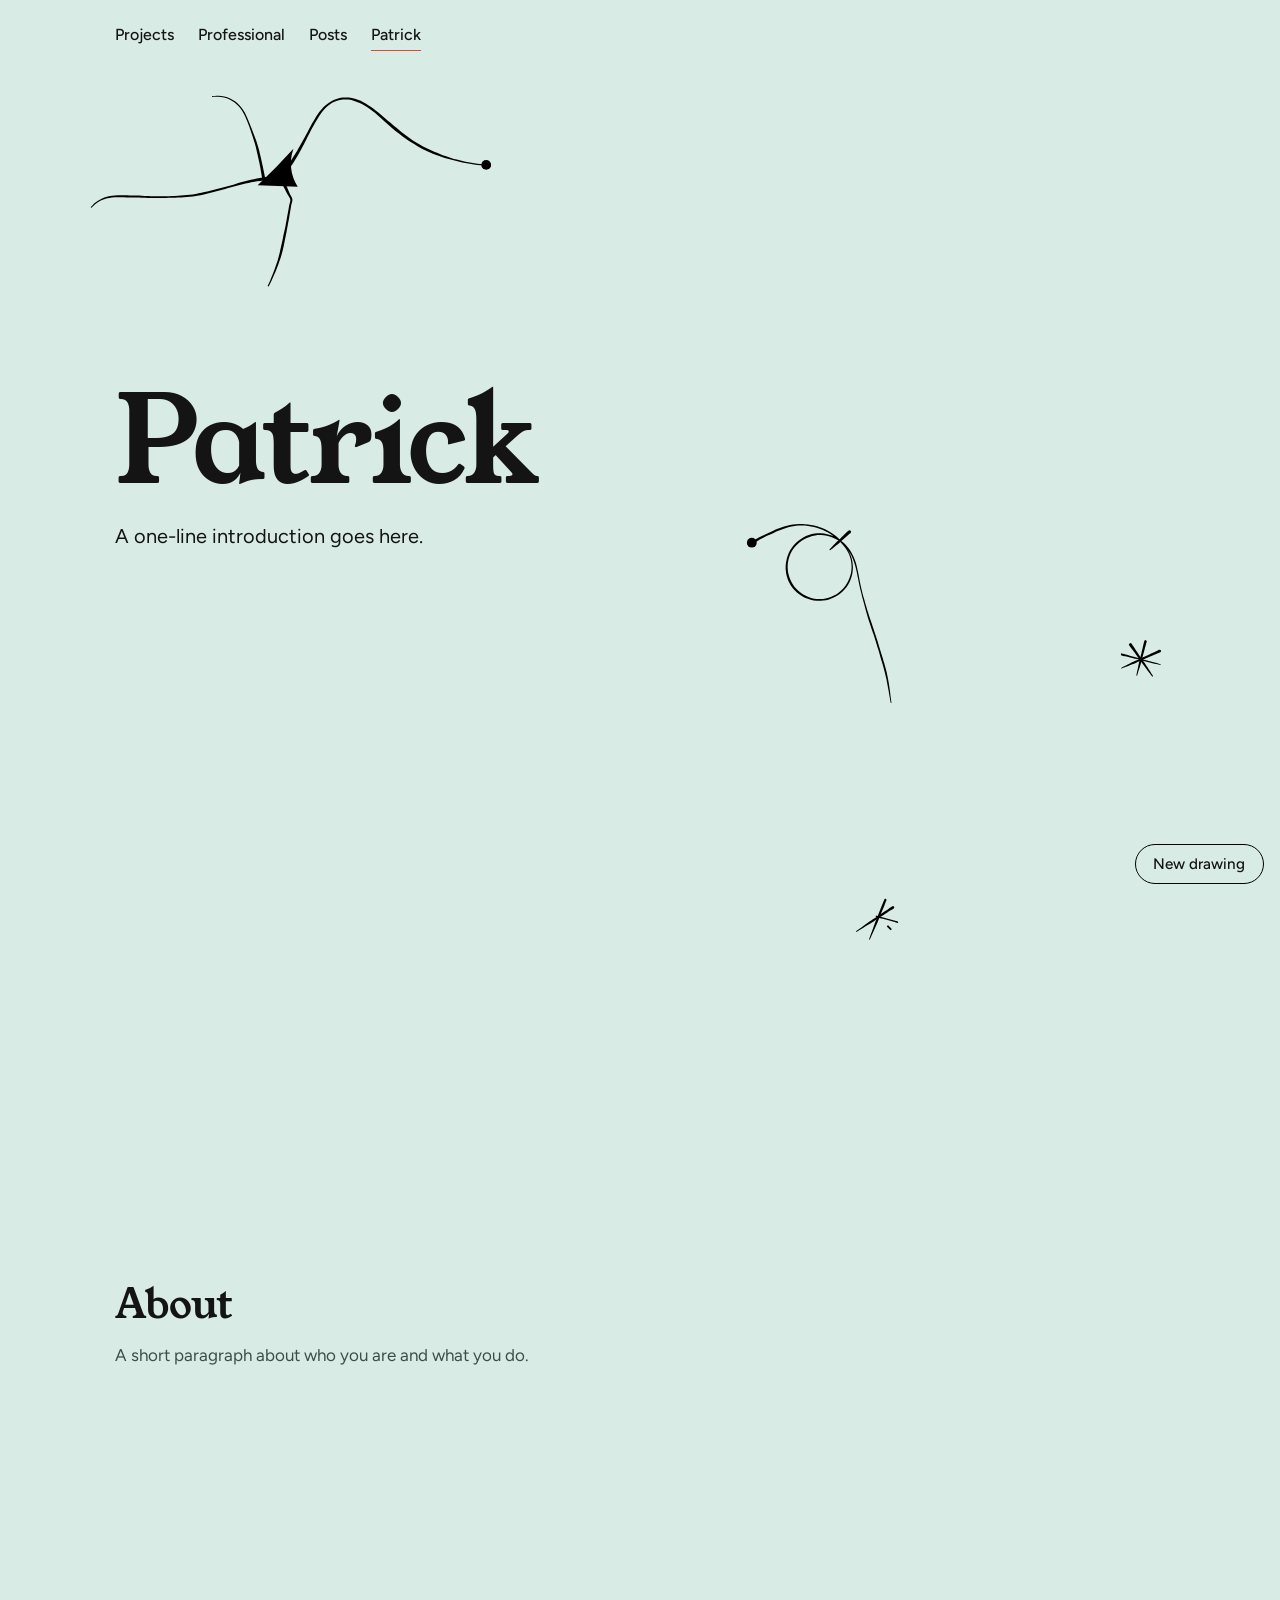
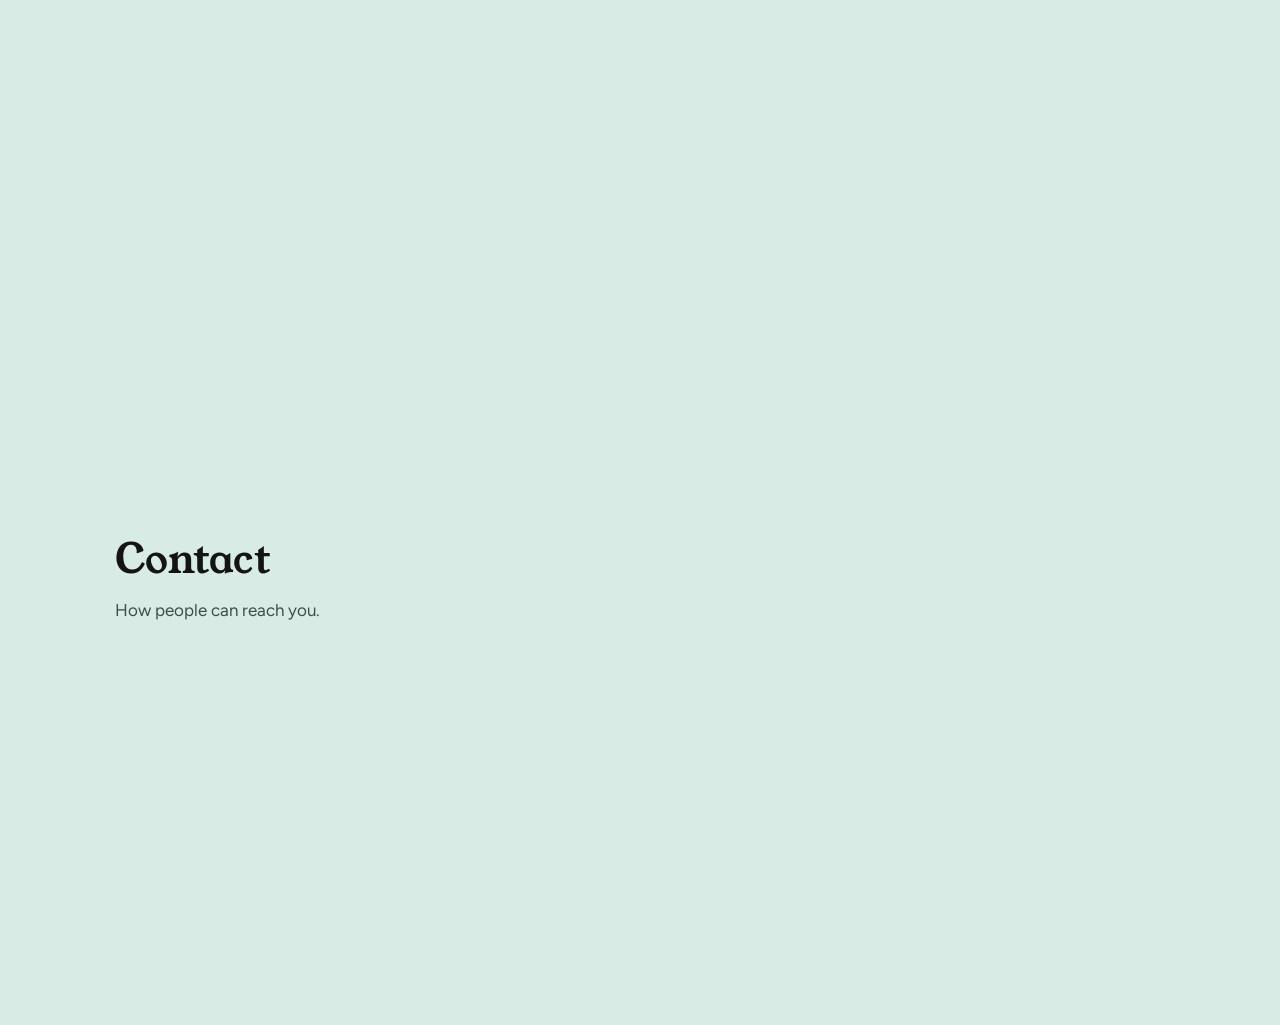
==== index.html @ b809e684 "added rough structure" ====
<!doctype html>
<html lang="en">
<head>
<meta charset="utf-8">
<meta name="viewport" content="width=device-width, initial-scale=1, viewport-fit=cover">
<title>Patrick</title>
<link rel="preconnect" href="https://fonts.googleapis.com">
<link rel="preconnect" href="https://fonts.gstatic.com" crossorigin>
<link href="https://fonts.googleapis.com/css2?family=Young+Serif&family=Figtree:wght@400;500&display=swap" rel="stylesheet">
<link rel="stylesheet" href="style.css">
</head>
<body>

<header class="site-header">
  <nav aria-label="Main">
    <a href="projects.html">Projects</a>
    <a href="professional.html">Professional</a>
    <a href="posts.html">Posts</a>
    <a href="index.html" aria-current="page">Patrick</a>
  </nav>
</header>

<main>
  <section>
    <h1>Patrick</h1>
    <p class="lede">A one-line introduction goes here.</p>
  </section>
  <section>
    <h2>About</h2>
    <p>A short paragraph about who you are and what you do.</p>
  </section>
  <section>
    <h2>Contact</h2>
    <p>How people can reach you.</p>
  </section>
</main>

<button id="regen" type="button">New drawing</button>

<script src="spindle.js" defer></script>
</body>
</html>
---- style.css ----
:root{
  --paper:#d9ebe5; --ink:#000000; --text:#141414; --muted:#3e4d48;
  --red:#e0482a; --blue:#5a7ddb; --yellow:#f2e36b; --green:#6cae88;
  color-scheme:light;
  box-sizing:border-box;
  padding-top:env(safe-area-inset-top,0px);
  padding-bottom:env(safe-area-inset-bottom,0px);
}
@media (prefers-color-scheme:dark){
  :root:not([data-theme="light"]){
    --paper:#16211e; --ink:#eef0e6; --text:#eef0e6; --muted:#a9b8b2;
    --red:#ee5a3b; --blue:#7f9cec; --yellow:#eadb63; --green:#7fc29c;
    color-scheme:dark;
  }
}
:root[data-theme="dark"]{
  --paper:#16211e; --ink:#eef0e6; --text:#eef0e6; --muted:#a9b8b2;
  --red:#ee5a3b; --blue:#7f9cec; --yellow:#eadb63; --green:#7fc29c;
  color-scheme:dark;
}
html{scroll-padding-top:env(safe-area-inset-top,0px)}
*,*::before,*::after{box-sizing:inherit}
body{margin:0;background:var(--paper);color:var(--text);font:400 1.0625rem/1.65 Figtree,system-ui,-apple-system,"Segoe UI",sans-serif;position:relative;overflow-x:hidden}


main{position:relative;z-index:1;max-width:29rem;margin-left:clamp(1.25rem,9vw,8rem);margin-right:1.25rem}
section{min-height:clamp(520px,95vh,860px);min-height:clamp(520px,95svh,860px);display:flex;flex-direction:column;justify-content:center;padding:4rem 0}
h1,h2{font-family:"Young Serif",Georgia,"Times New Roman",serif;font-weight:400;color:var(--text);margin:0}
h1{font-size:clamp(3.5rem,13vw,7.5rem);line-height:.9;letter-spacing:-.02em}
h2{font-size:clamp(1.75rem,4.5vw,2.5rem);line-height:1.1;margin-bottom:.9rem}
p{margin:0 0 1rem;color:var(--muted)}
.lede{font-size:1.25rem;color:var(--text);margin-top:1.5rem;max-width:22rem}

#regen{position:fixed;right:1rem;bottom:calc(1rem + env(safe-area-inset-bottom,0px));z-index:2;
  font:500 .95rem/1 Figtree,system-ui,sans-serif;color:var(--text);background:var(--paper);
  border:1.5px solid var(--ink);border-radius:999px;padding:.7rem 1.1rem;cursor:pointer}
#regen:hover{background:var(--ink);color:var(--paper)}
#regen:focus-visible{outline:3px solid var(--blue);outline-offset:3px}

/* Site header */
.site-header nav{display:flex;flex-wrap:wrap;gap:.25rem 1.5rem}
.site-header{position:relative;z-index:2;
  padding:1.25rem 1.25rem 0 clamp(1.25rem,9vw,8rem)}
.site-header a{font:500 1rem/1.4 Figtree,system-ui,sans-serif;color:var(--text);text-decoration:none;
  padding:.25rem 0;border-bottom:1.5px solid transparent}
.site-header a:hover{border-bottom-color:var(--ink)}
.site-header a[aria-current="page"]{border-bottom-color:var(--red)}
.site-header a:focus-visible{outline:3px solid var(--blue);outline-offset:3px}
main a{color:var(--text);text-decoration-thickness:1.5px;text-underline-offset:.2em}
main a:hover{text-decoration-color:var(--red)}
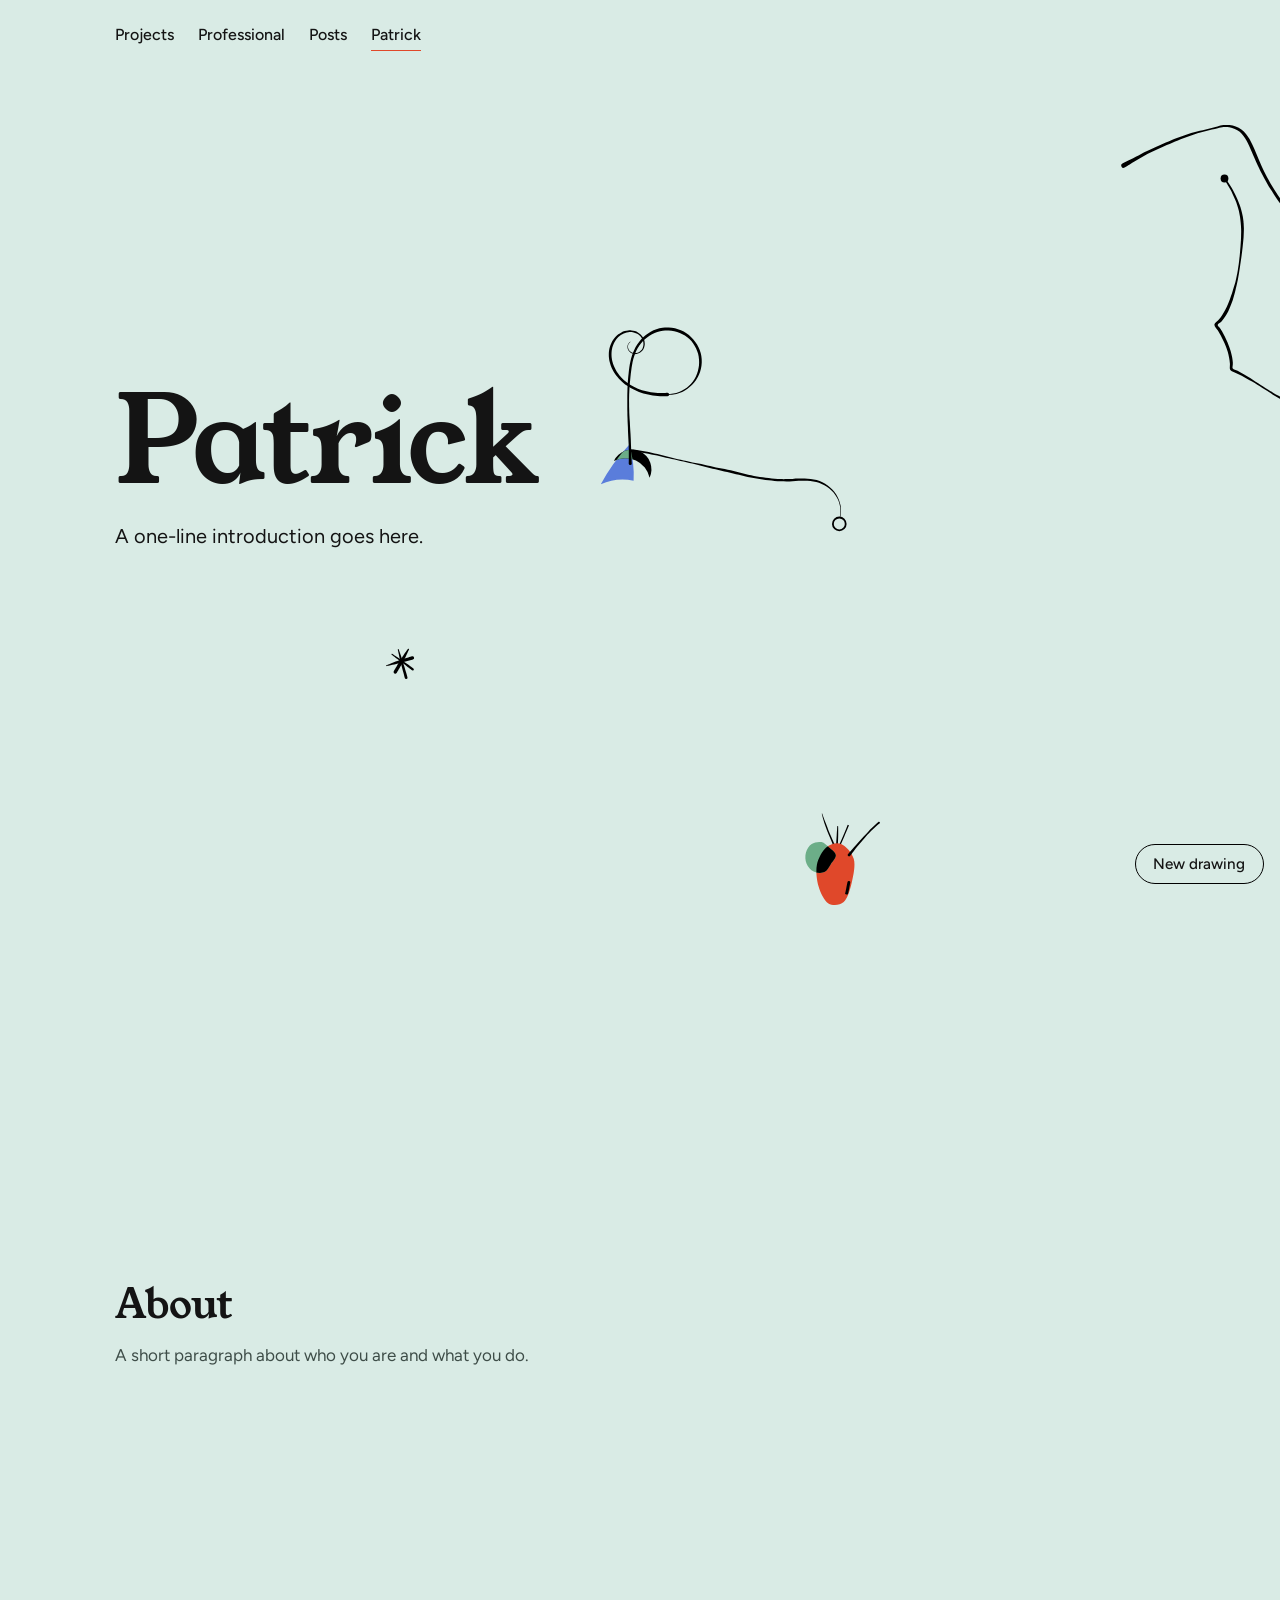
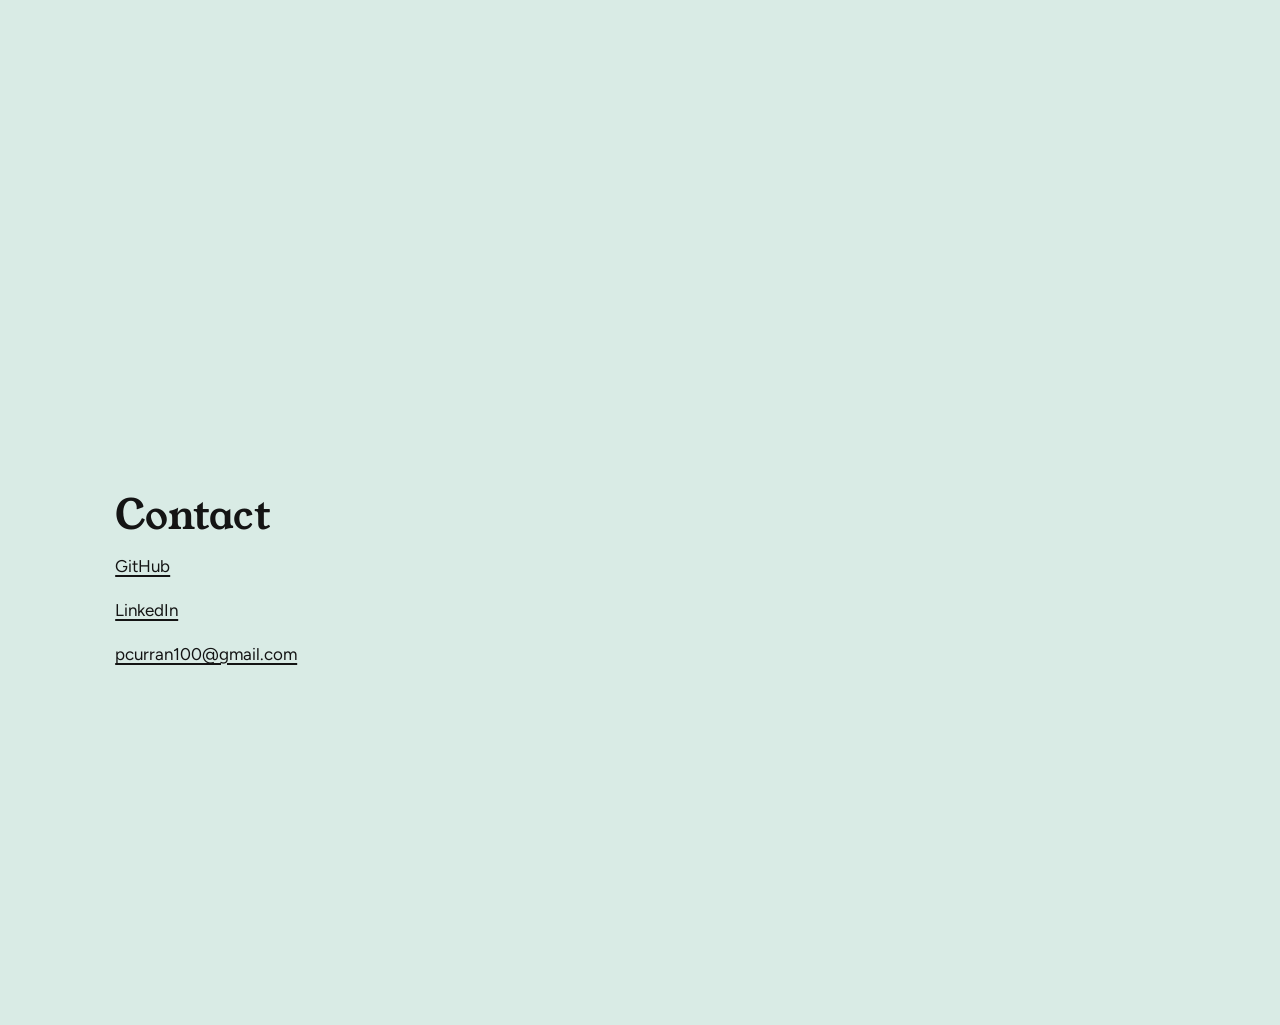
==== commit c17b27b9: "changes to photos, added links, changes to squiggles" ====
--- a/index.html
+++ b/index.html
@@ -31,7 +31,9 @@
   </section>
   <section>
     <h2>Contact</h2>
-    <p>How people can reach you.</p>
+    <p><a href="https://github.com/pcurran100">GitHub</a></p>
+    <p><a href="https://www.linkedin.com/in/curranp1/">LinkedIn</a></p>
+    <p><a href="mailto:pcurran100@gmail.com">pcurran100@gmail.com</a></p>
   </section>
 </main>
 
--- a/style.css
+++ b/style.css
@@ -48,3 +48,10 @@
 .site-header a:focus-visible{outline:3px solid var(--blue);outline-offset:3px}
 main a{color:var(--text);text-decoration-thickness:1.5px;text-underline-offset:.2em}
 main a:hover{text-decoration-color:var(--red)}
+
+/* Photos: shown whole (never cropped), scaled to fit the text column and the screen */
+main img{display:block;max-width:100%;max-height:75vh;width:auto;height:auto;margin:1rem 0;border-radius:4px;
+  flex:none;align-self:flex-start;object-fit:contain}
+figure{margin:1rem 0;flex:none;align-self:flex-start;max-width:100%}
+figure img{margin:0 0 .5rem}
+figcaption{font-size:.9rem;color:var(--muted)}
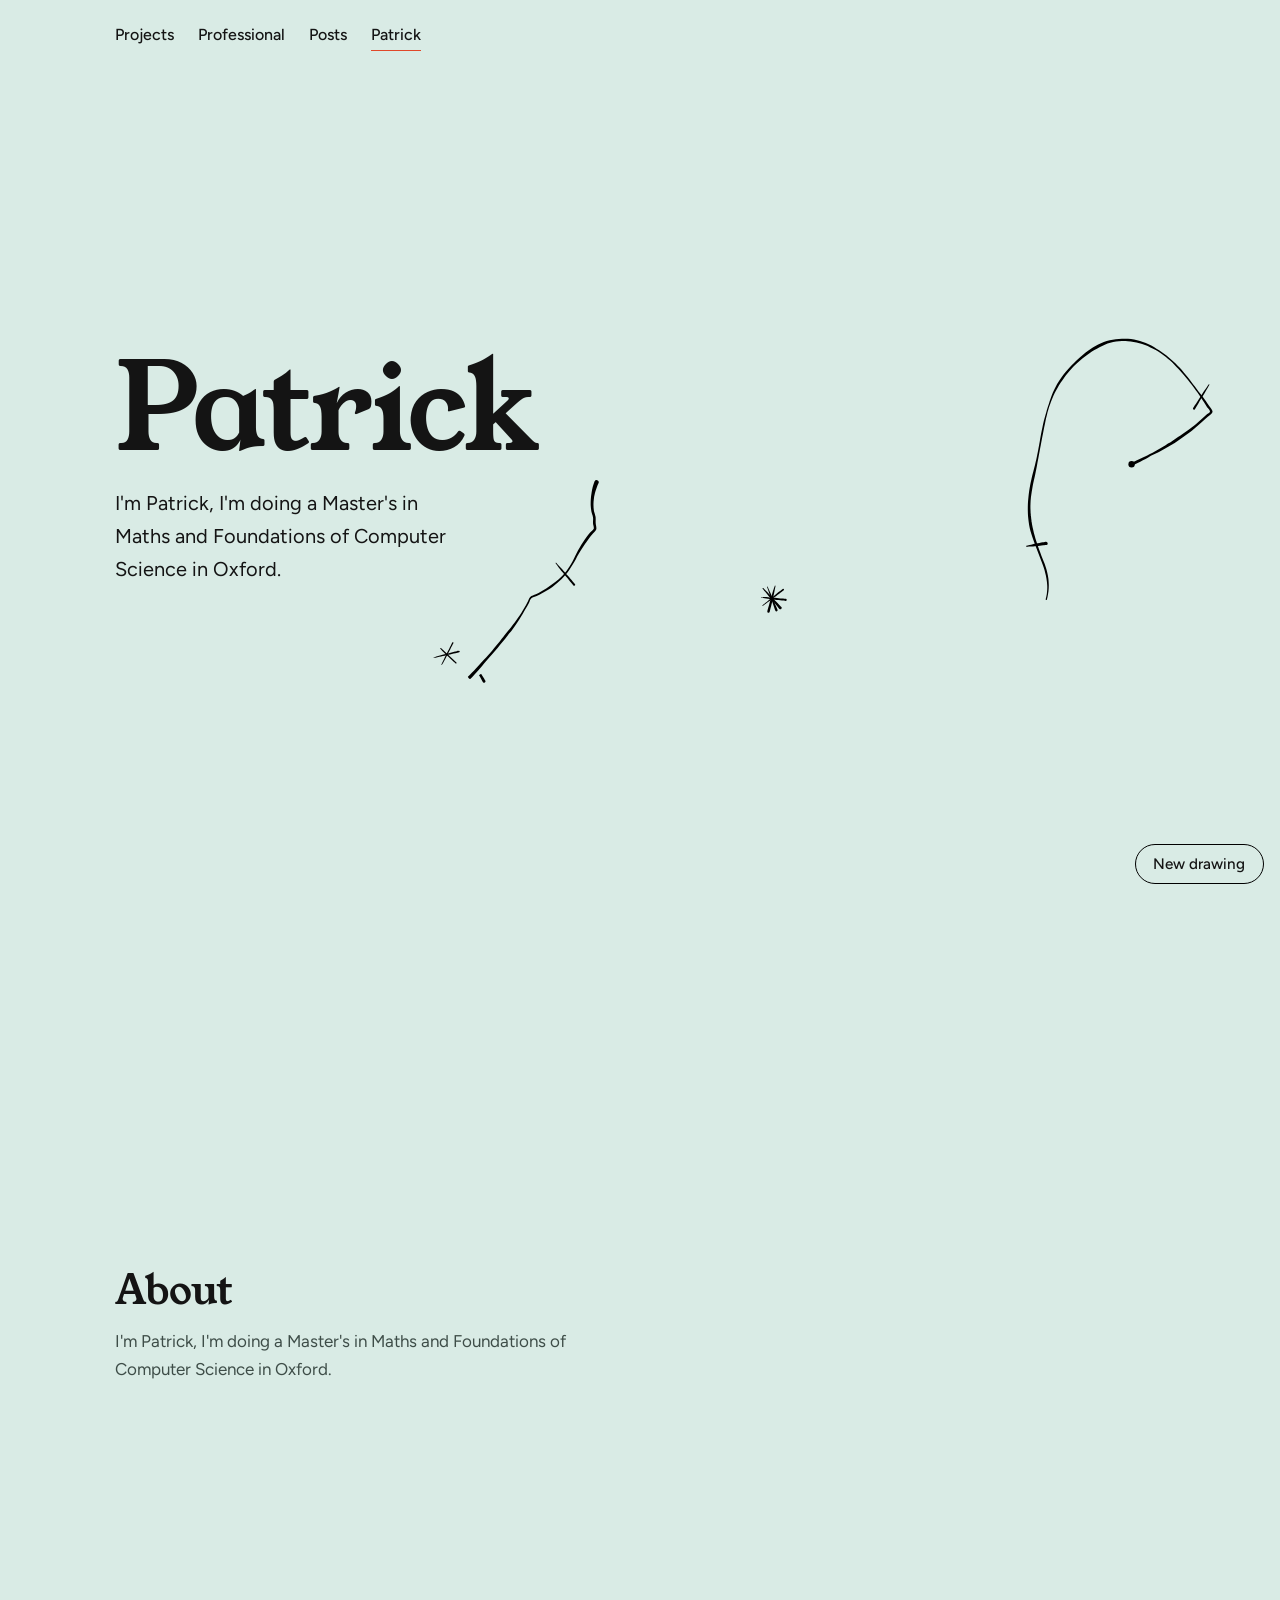
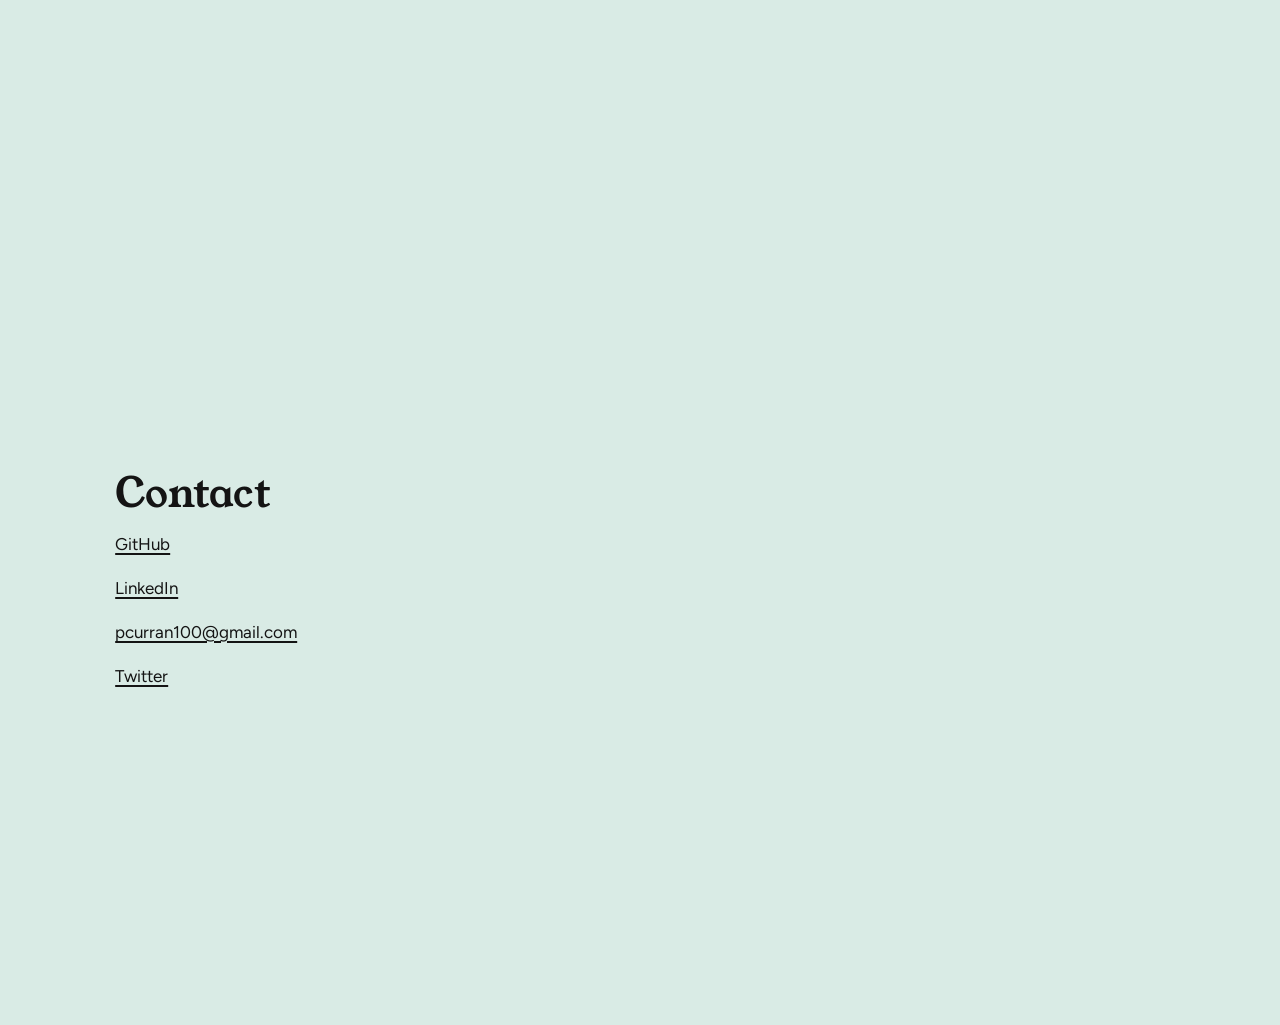
==== commit 28ff7c24: "Small Text Changes to About" ====
--- a/index.html
+++ b/index.html
@@ -23,17 +23,18 @@
 <main>
   <section>
     <h1>Patrick</h1>
-    <p class="lede">A one-line introduction goes here.</p>
+    <p class="lede">I'm Patrick, I'm doing a Master's in Maths and Foundations of Computer Science in Oxford.</p>
   </section>
   <section>
     <h2>About</h2>
-    <p>A short paragraph about who you are and what you do.</p>
+    <p>I'm Patrick, I'm doing a Master's in Maths and Foundations of Computer Science in Oxford.</p>
   </section>
   <section>
     <h2>Contact</h2>
     <p><a href="https://github.com/pcurran100">GitHub</a></p>
     <p><a href="https://www.linkedin.com/in/curranp1/">LinkedIn</a></p>
     <p><a href="mailto:pcurran100@gmail.com">pcurran100@gmail.com</a></p>
+    <p><a href="https://x.com/pcurran100">Twitter</a></p>
   </section>
 </main>
 
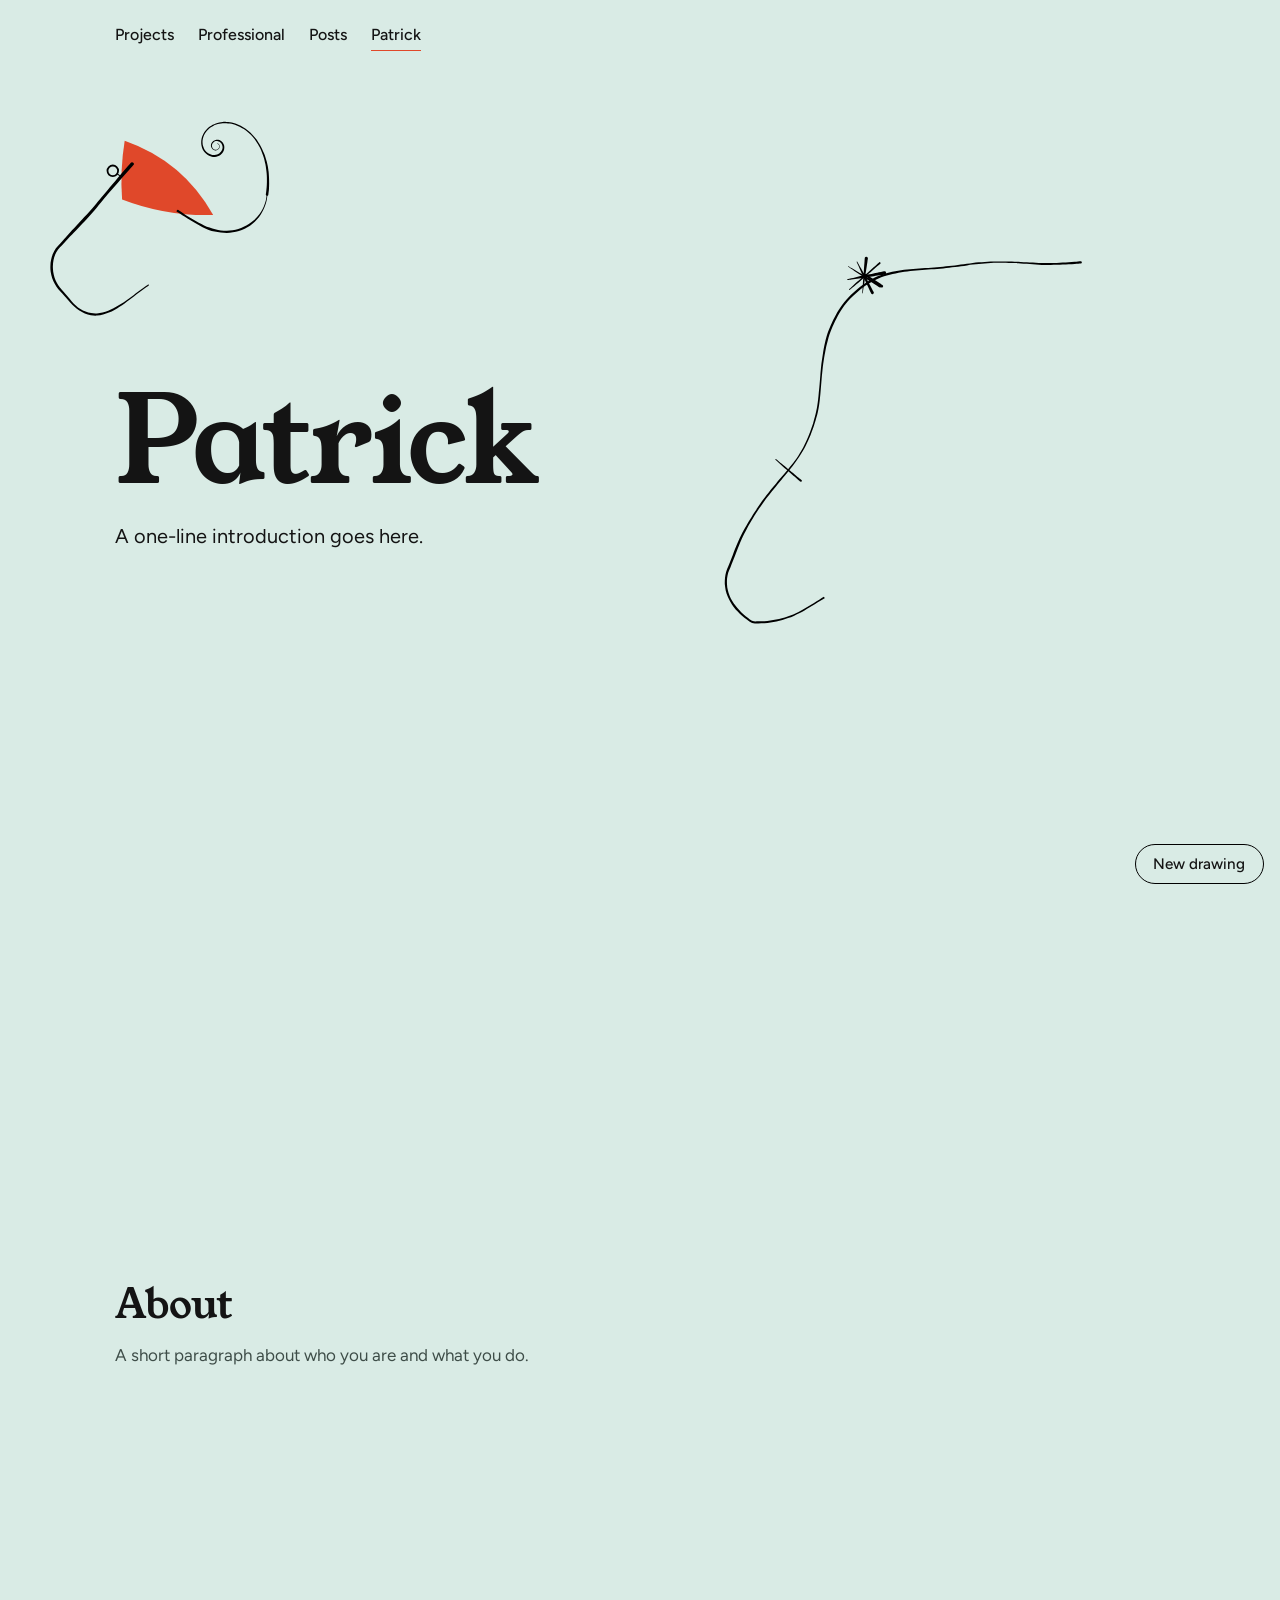
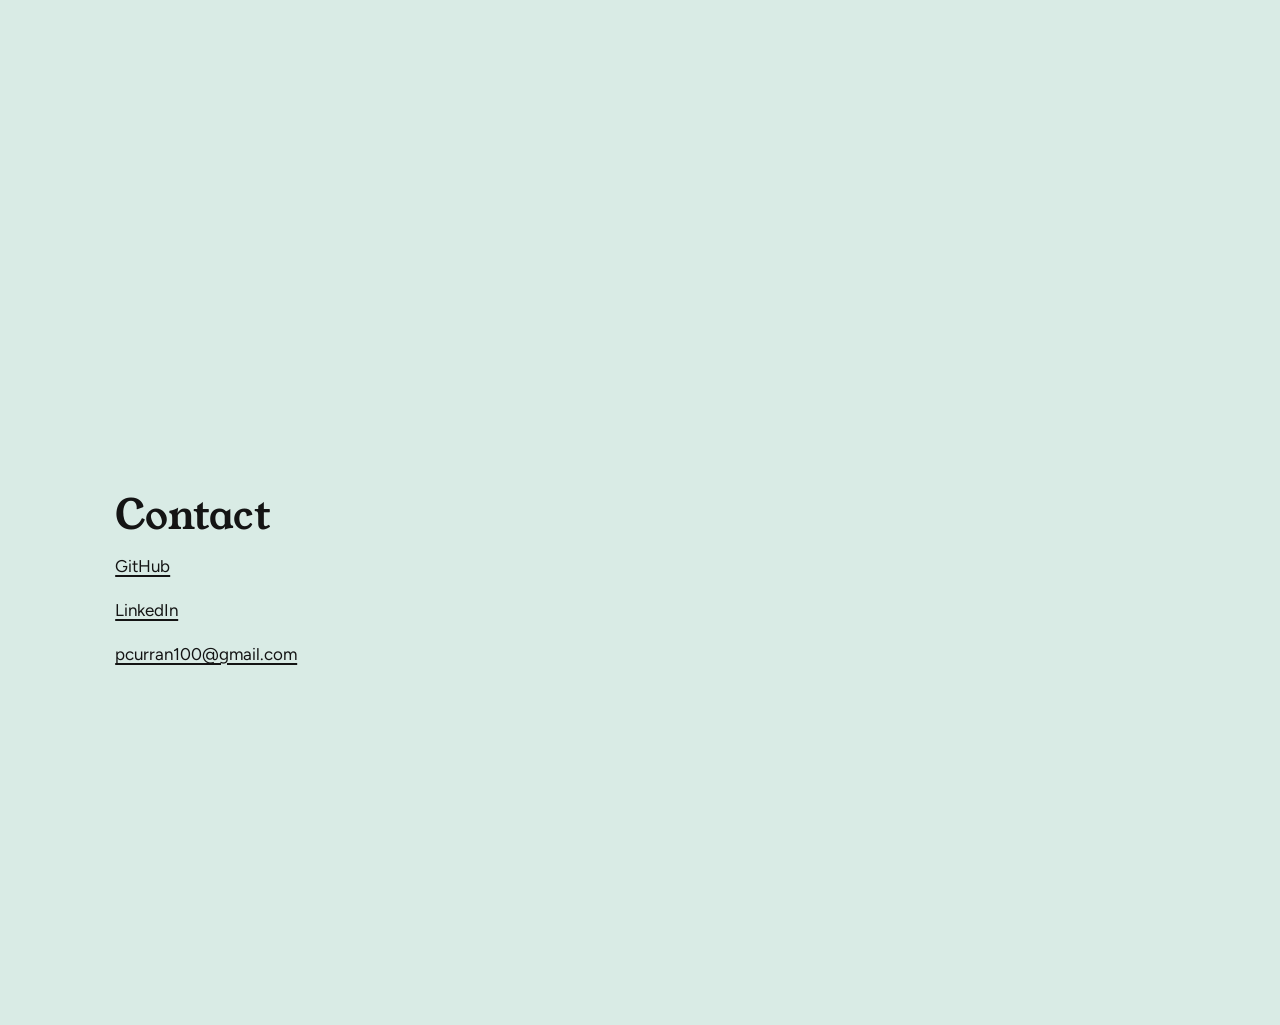
==== commit 55f2b157: "adding favicon" ====
--- a/index.html
+++ b/index.html
@@ -7,6 +7,8 @@
 <link rel="preconnect" href="https://fonts.googleapis.com">
 <link rel="preconnect" href="https://fonts.gstatic.com" crossorigin>
 <link href="https://fonts.googleapis.com/css2?family=Young+Serif&family=Figtree:wght@400;500&display=swap" rel="stylesheet">
+<link rel="icon" type="image/png" href="favicon.png">
+<link rel="apple-touch-icon" href="apple-touch-icon.png">
 <link rel="stylesheet" href="style.css">
 </head>
 <body>
@@ -23,18 +25,17 @@
 <main>
   <section>
     <h1>Patrick</h1>
-    <p class="lede">I'm Patrick, I'm doing a Master's in Maths and Foundations of Computer Science in Oxford.</p>
+    <p class="lede">A one-line introduction goes here.</p>
   </section>
   <section>
     <h2>About</h2>
-    <p>I'm Patrick, I'm doing a Master's in Maths and Foundations of Computer Science in Oxford.</p>
+    <p>A short paragraph about who you are and what you do.</p>
   </section>
   <section>
     <h2>Contact</h2>
     <p><a href="https://github.com/pcurran100">GitHub</a></p>
     <p><a href="https://www.linkedin.com/in/curranp1/">LinkedIn</a></p>
     <p><a href="mailto:pcurran100@gmail.com">pcurran100@gmail.com</a></p>
-    <p><a href="https://x.com/pcurran100">Twitter</a></p>
   </section>
 </main>
 
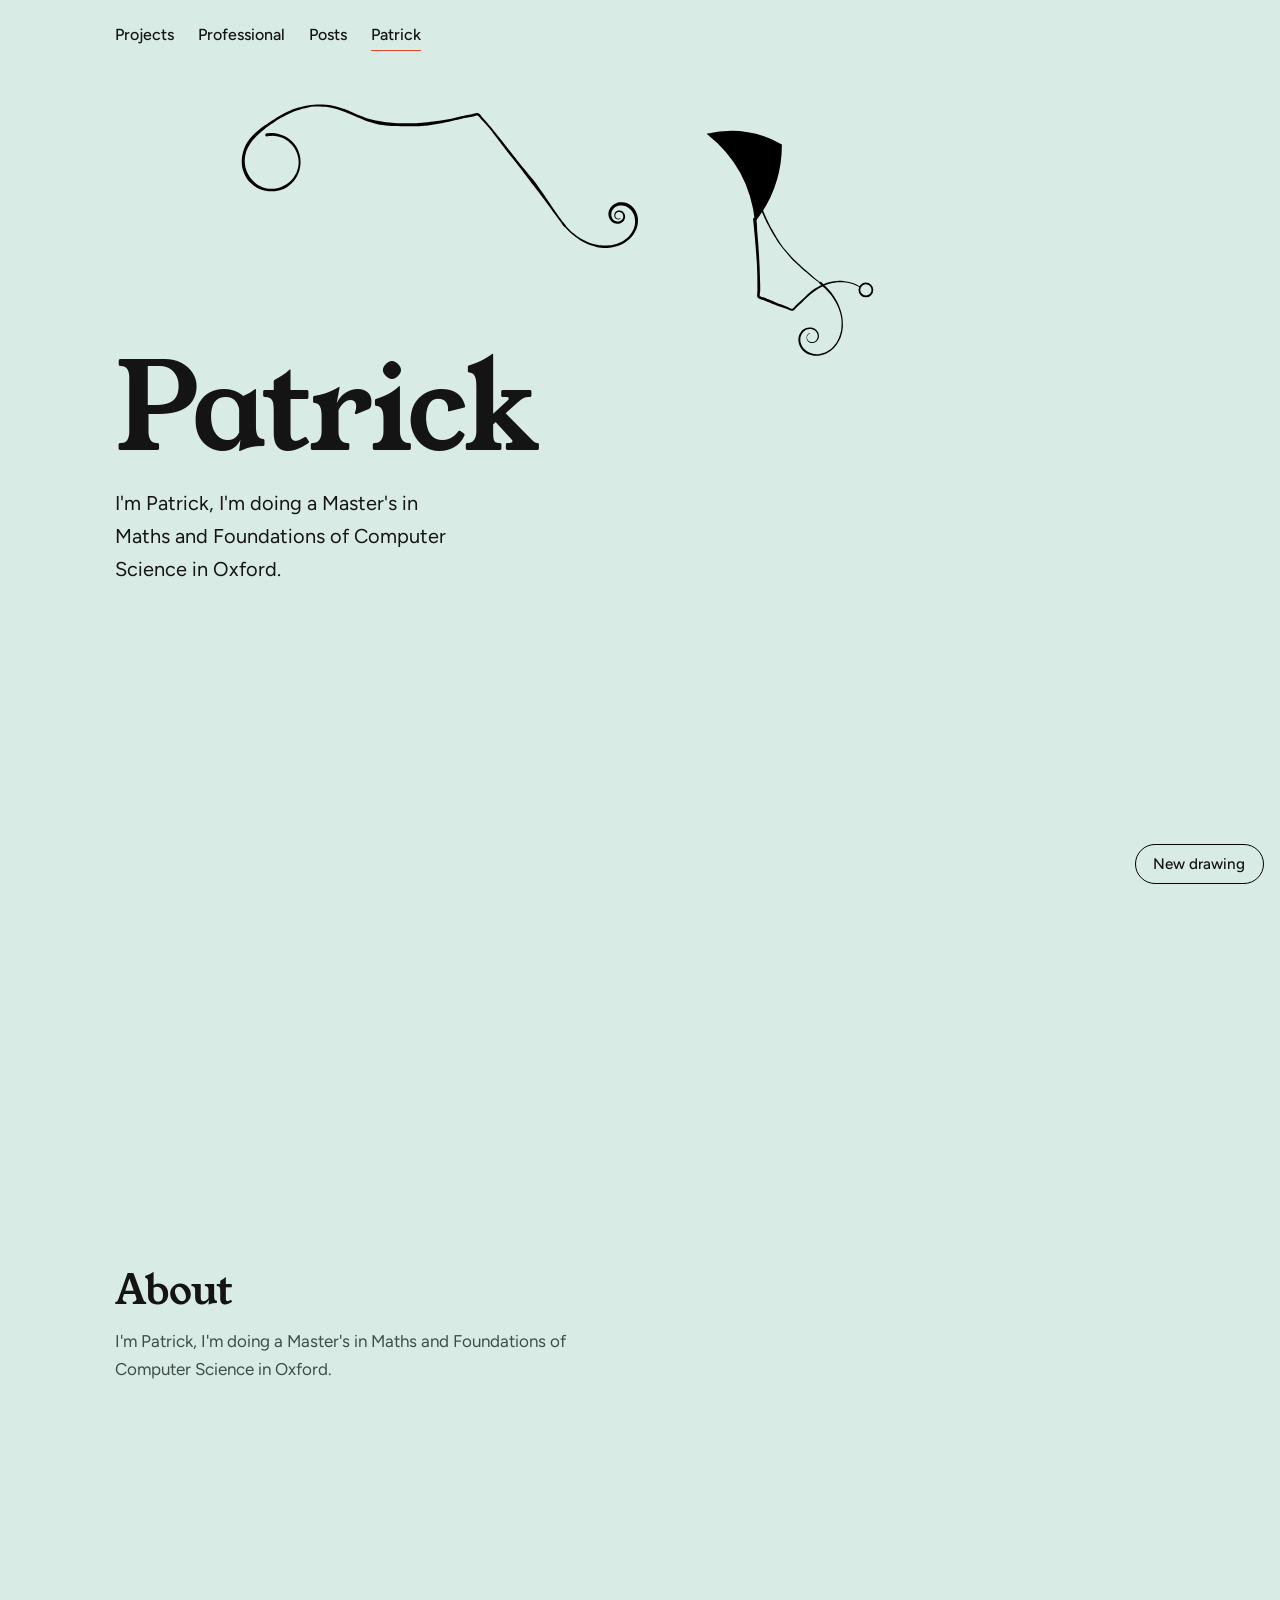
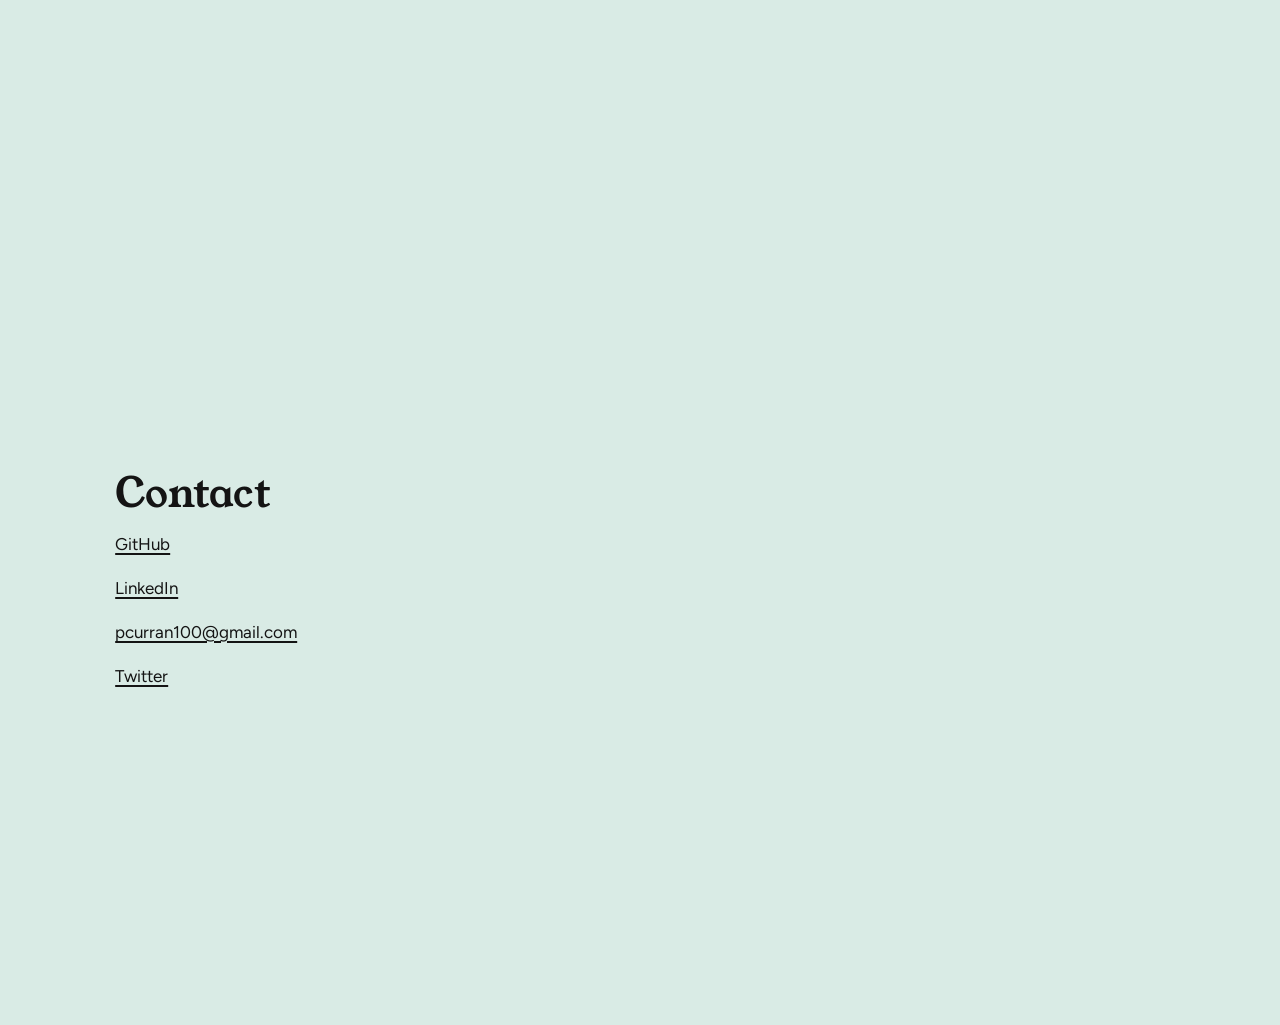
==== commit c4b9d337: "Bringing up to date with remote - made edits directly on Github Merge branch 'main' of https://githu" ====
--- a/index.html
+++ b/index.html
@@ -25,17 +25,18 @@
 <main>
   <section>
     <h1>Patrick</h1>
-    <p class="lede">A one-line introduction goes here.</p>
+    <p class="lede">I'm Patrick, I'm doing a Master's in Maths and Foundations of Computer Science in Oxford.</p>
   </section>
   <section>
     <h2>About</h2>
-    <p>A short paragraph about who you are and what you do.</p>
+    <p>I'm Patrick, I'm doing a Master's in Maths and Foundations of Computer Science in Oxford.</p>
   </section>
   <section>
     <h2>Contact</h2>
     <p><a href="https://github.com/pcurran100">GitHub</a></p>
     <p><a href="https://www.linkedin.com/in/curranp1/">LinkedIn</a></p>
     <p><a href="mailto:pcurran100@gmail.com">pcurran100@gmail.com</a></p>
+    <p><a href="https://x.com/pcurran100">Twitter</a></p>
   </section>
 </main>
 
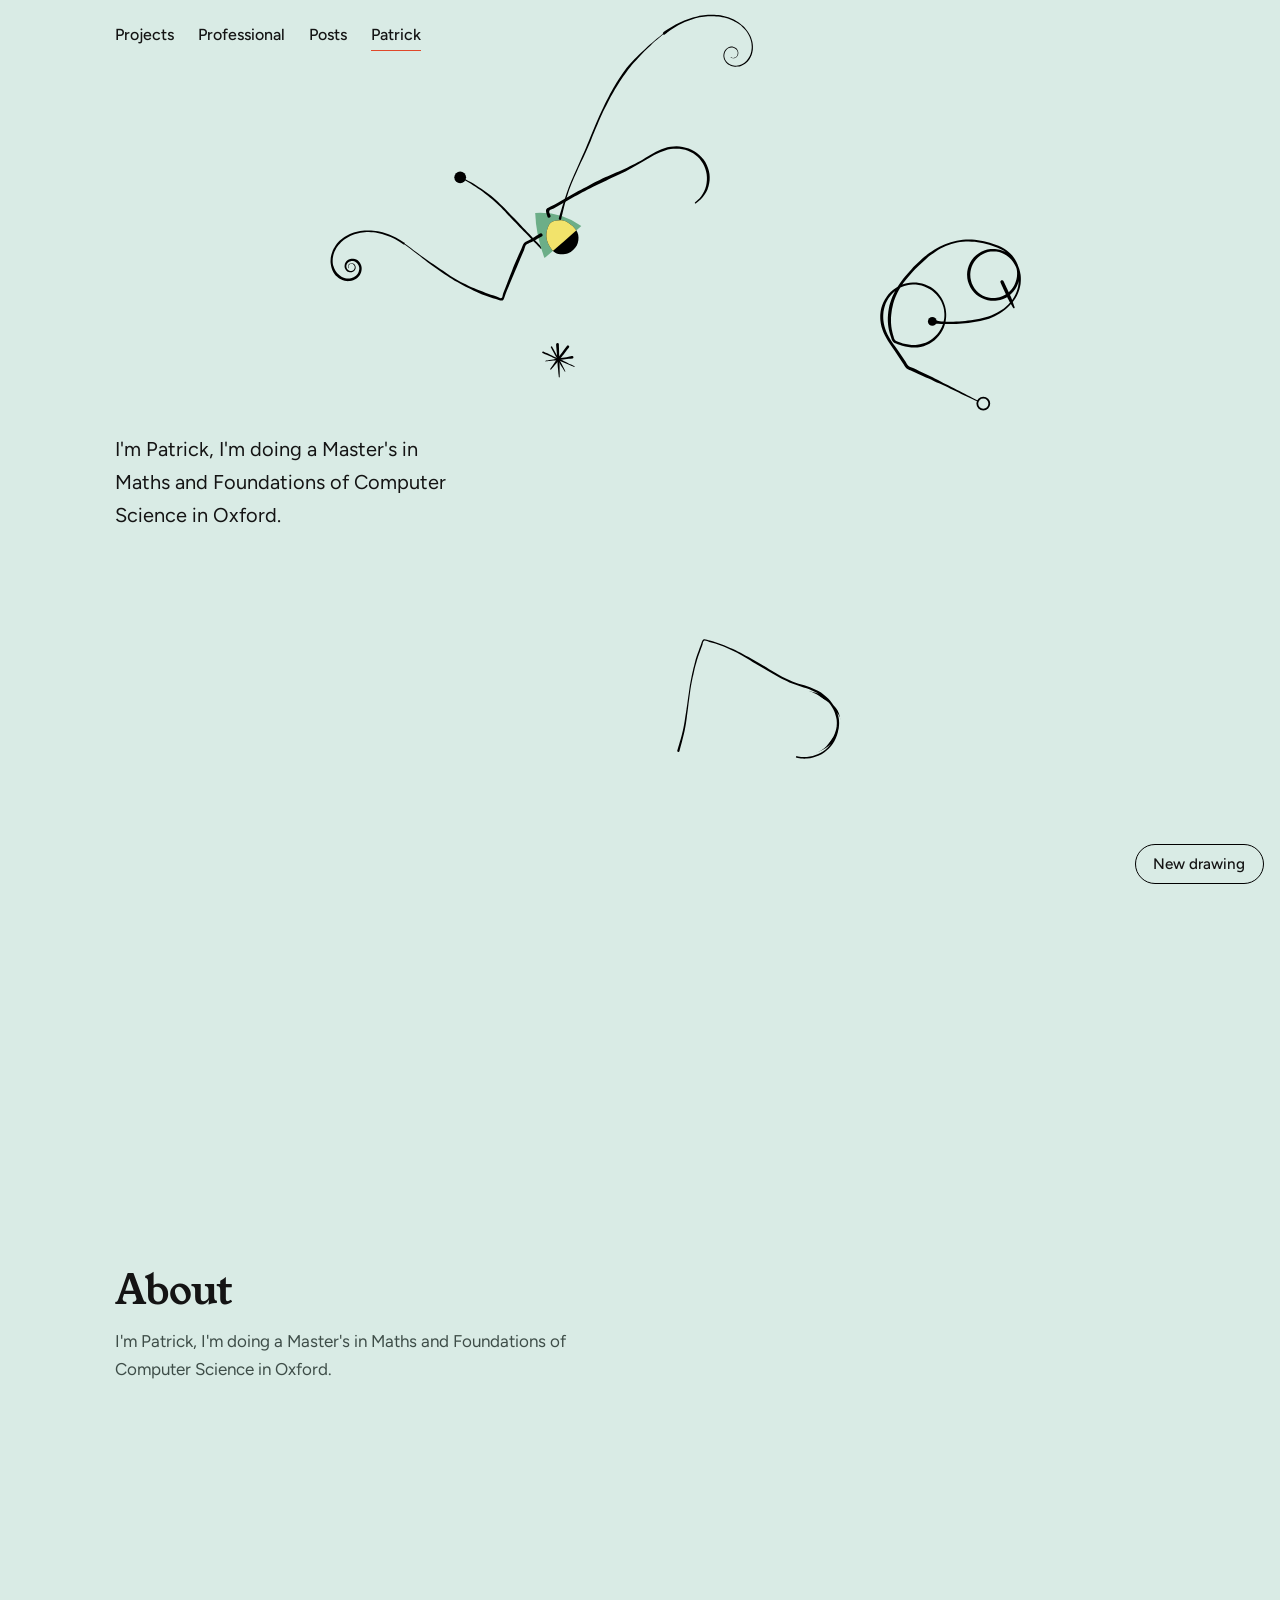
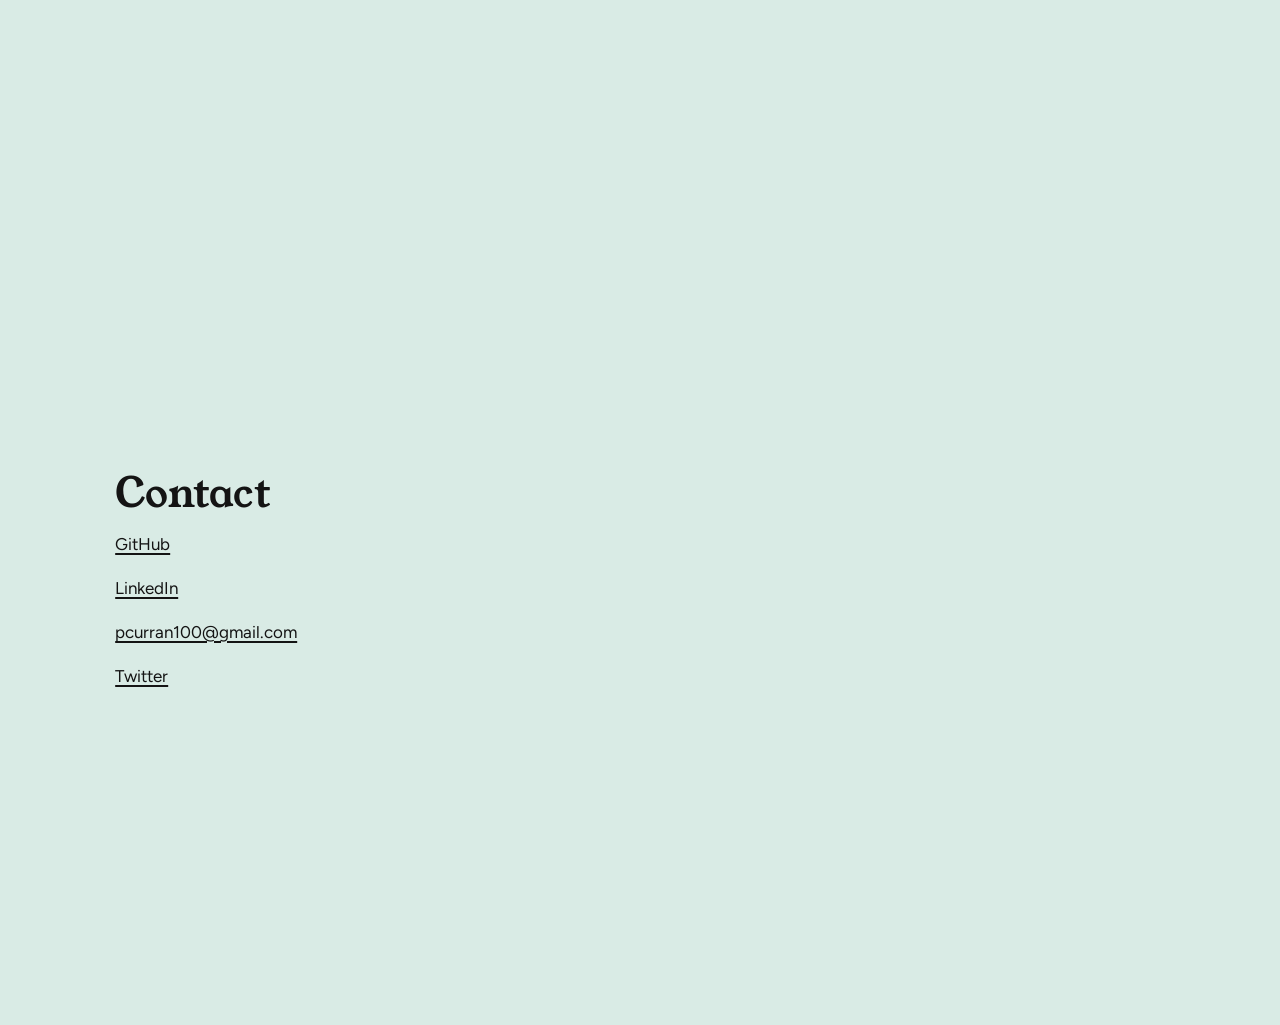
==== commit ee17ce3d: "Remove name heading from index.html" ====
--- a/index.html
+++ b/index.html
@@ -24,7 +24,6 @@
 
 <main>
   <section>
-    <h1>Patrick</h1>
     <p class="lede">I'm Patrick, I'm doing a Master's in Maths and Foundations of Computer Science in Oxford.</p>
   </section>
   <section>
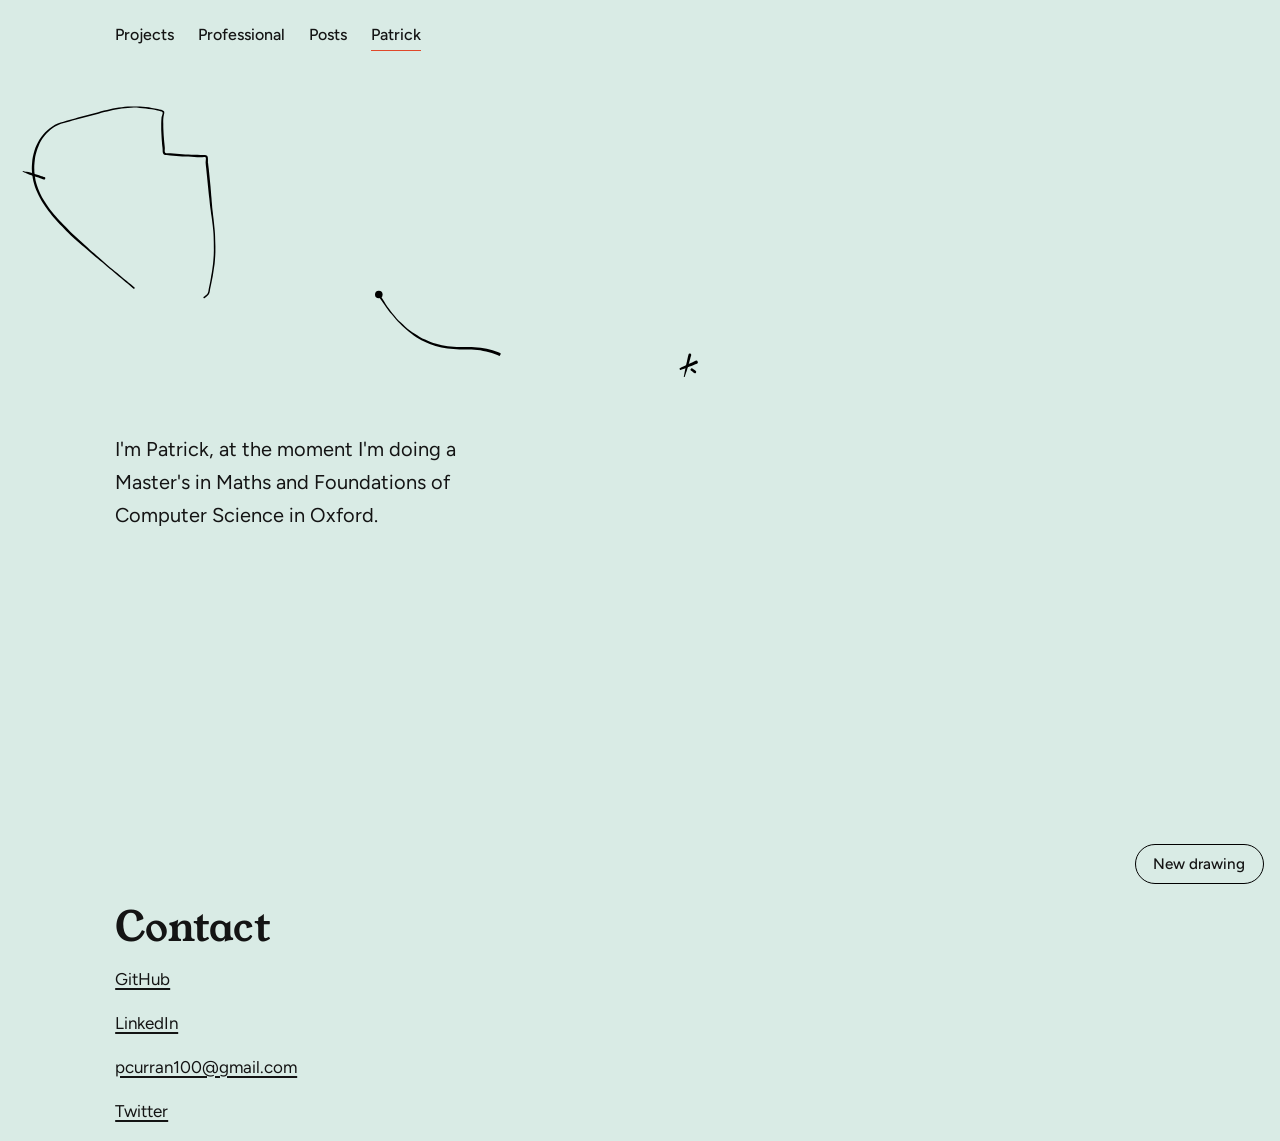
==== commit 06066719: "Revise introduction paragraph in index.html Updated personal introduction in the main section." ====
--- a/index.html
+++ b/index.html
@@ -24,13 +24,8 @@
 
 <main>
   <section>
-    <p class="lede">I'm Patrick, I'm doing a Master's in Maths and Foundations of Computer Science in Oxford.</p>
+    <p class="lede">I'm Patrick, at the moment I'm doing a Master's in Maths and Foundations of Computer Science in Oxford.</p>
   </section>
-  <section>
-    <h2>About</h2>
-    <p>I'm Patrick, I'm doing a Master's in Maths and Foundations of Computer Science in Oxford.</p>
-  </section>
-  <section>
     <h2>Contact</h2>
     <p><a href="https://github.com/pcurran100">GitHub</a></p>
     <p><a href="https://www.linkedin.com/in/curranp1/">LinkedIn</a></p>
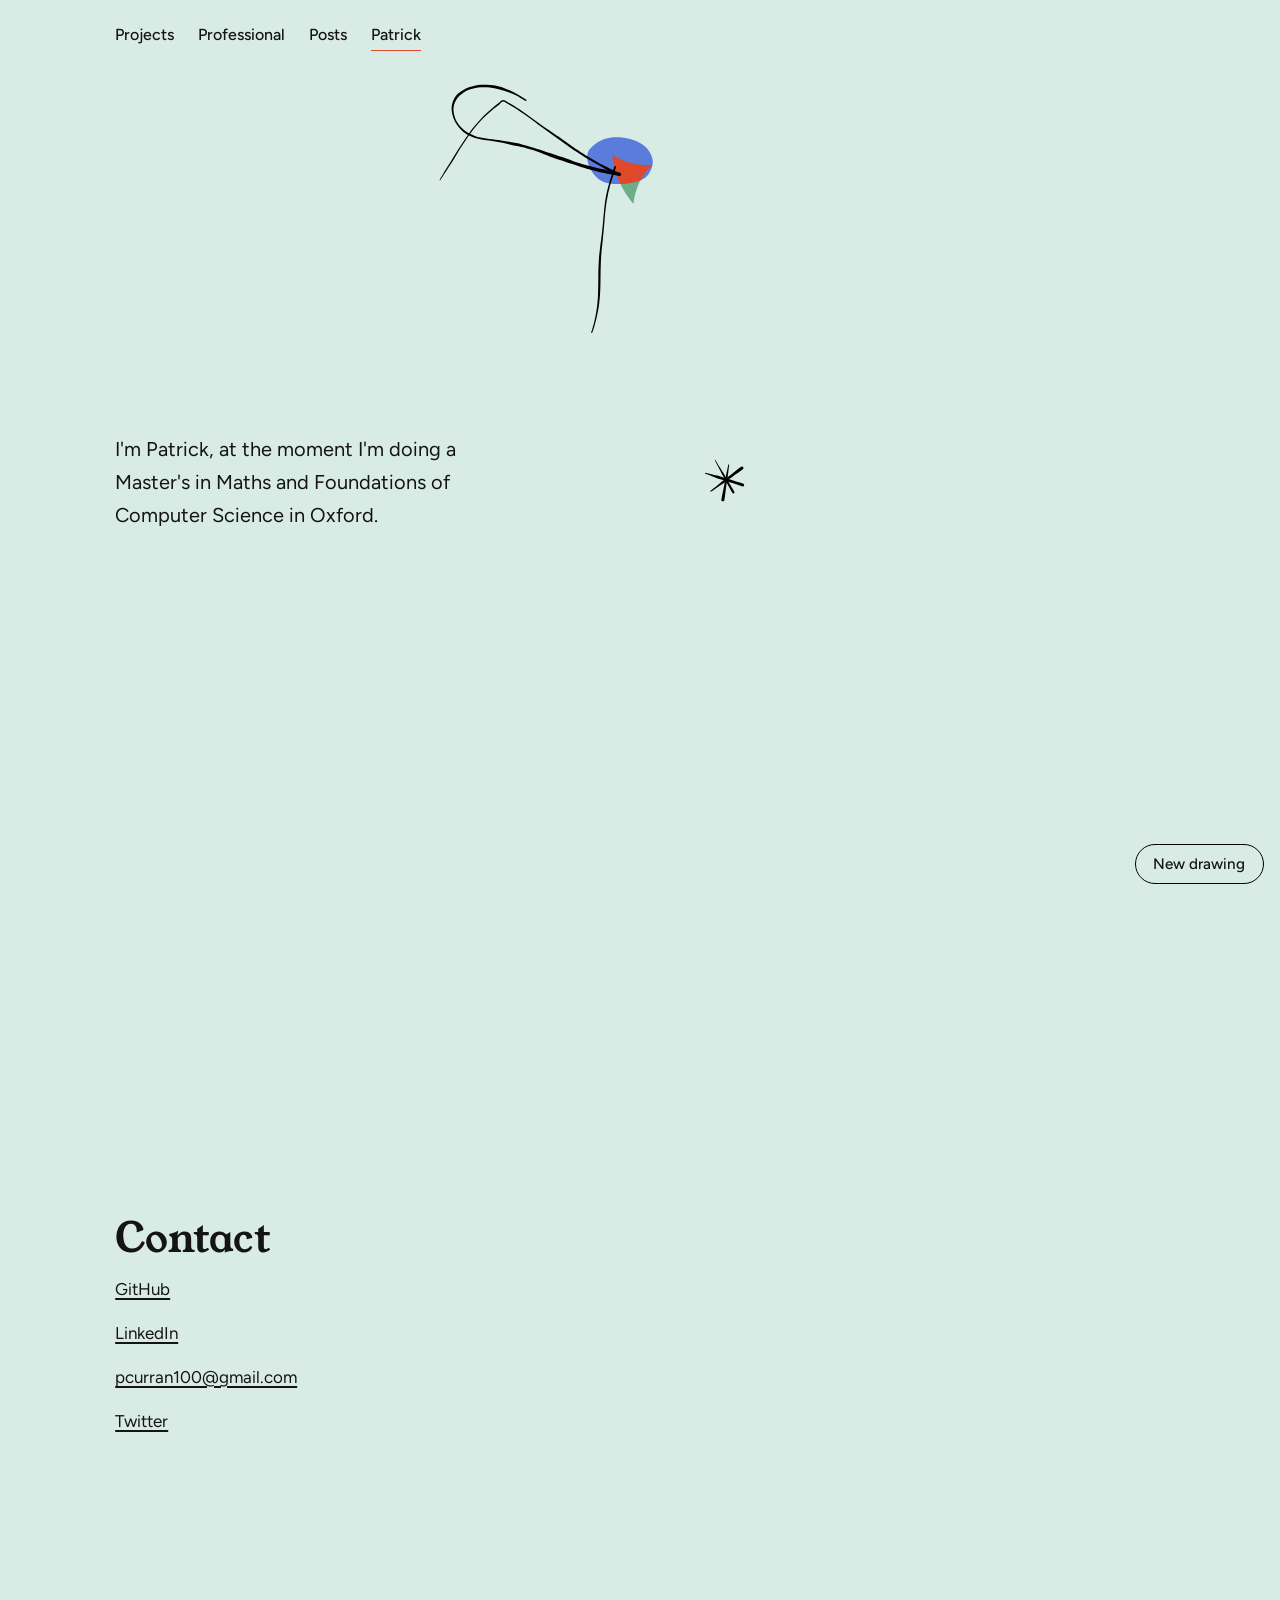
==== commit db0125d5: "Add contact section with links to GitHub and LinkedIn" ====
--- a/index.html
+++ b/index.html
@@ -26,6 +26,7 @@
   <section>
     <p class="lede">I'm Patrick, at the moment I'm doing a Master's in Maths and Foundations of Computer Science in Oxford.</p>
   </section>
+  <section>
     <h2>Contact</h2>
     <p><a href="https://github.com/pcurran100">GitHub</a></p>
     <p><a href="https://www.linkedin.com/in/curranp1/">LinkedIn</a></p>
